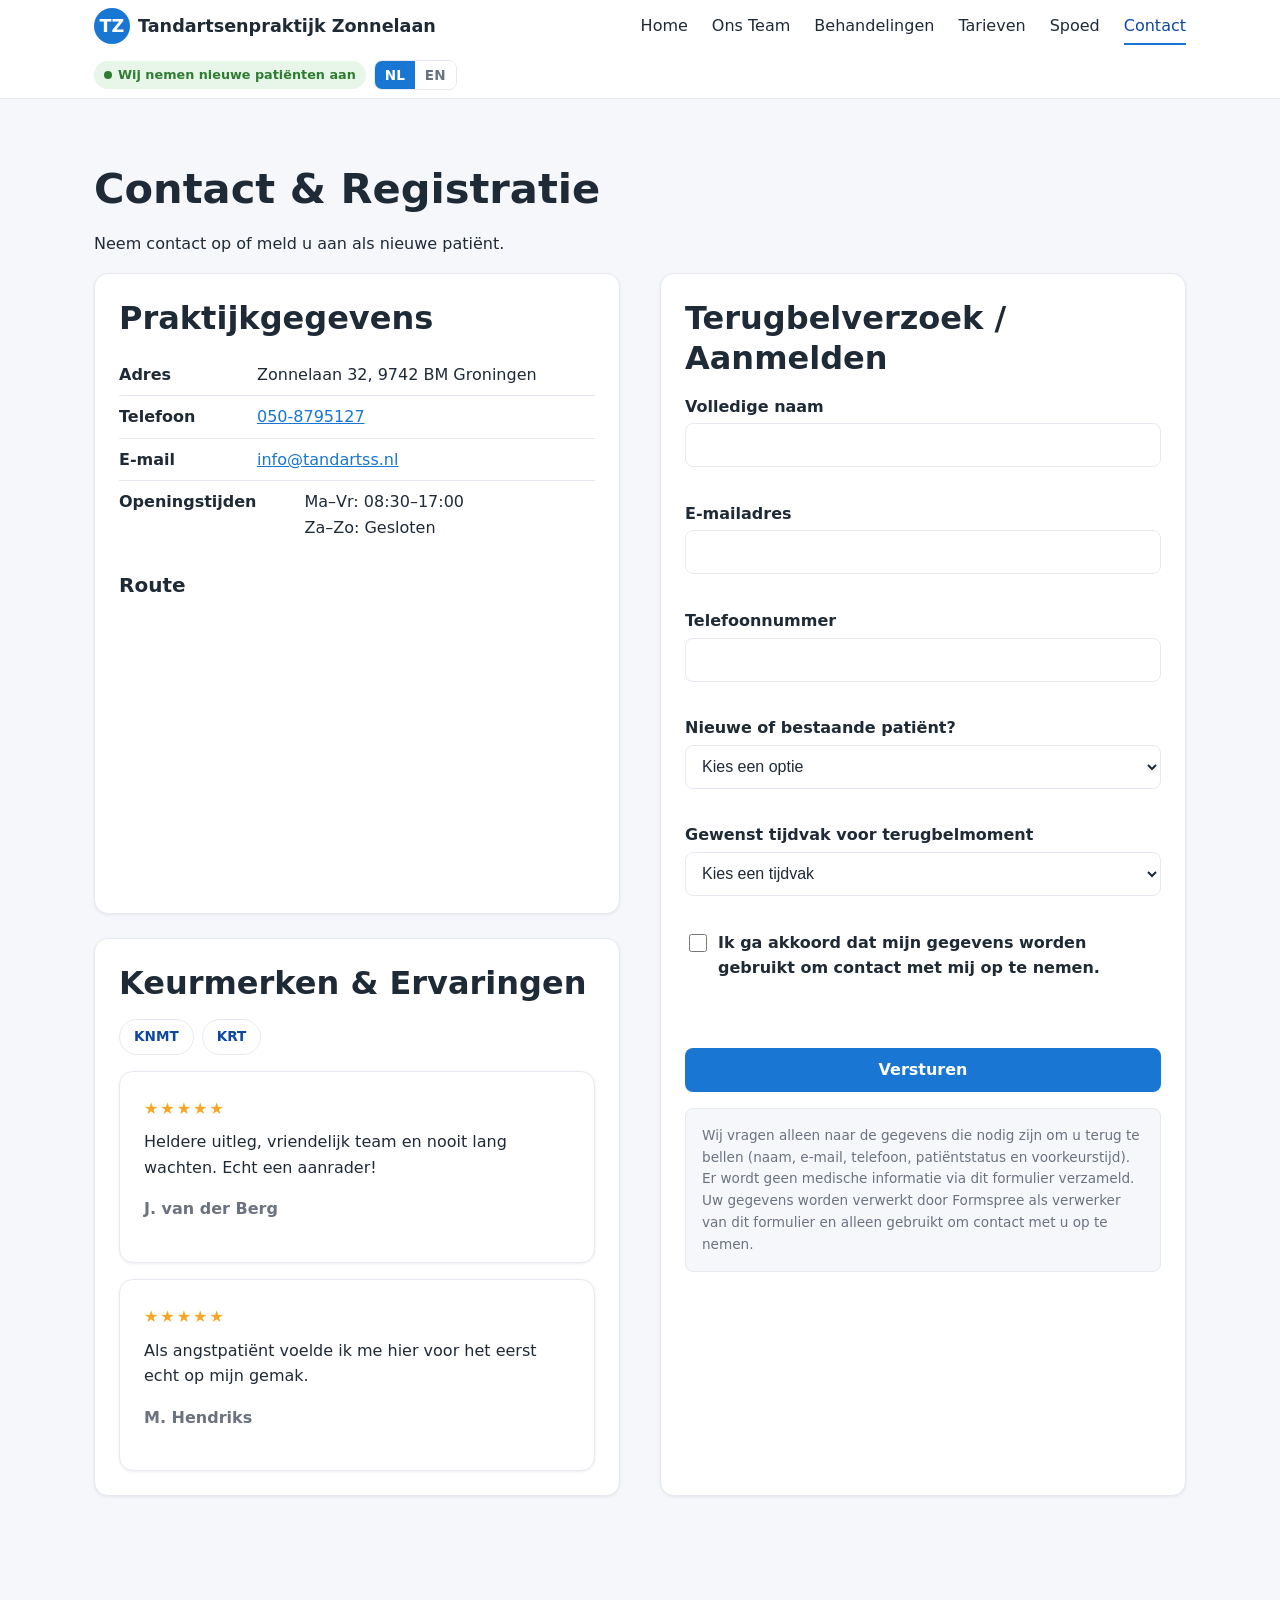
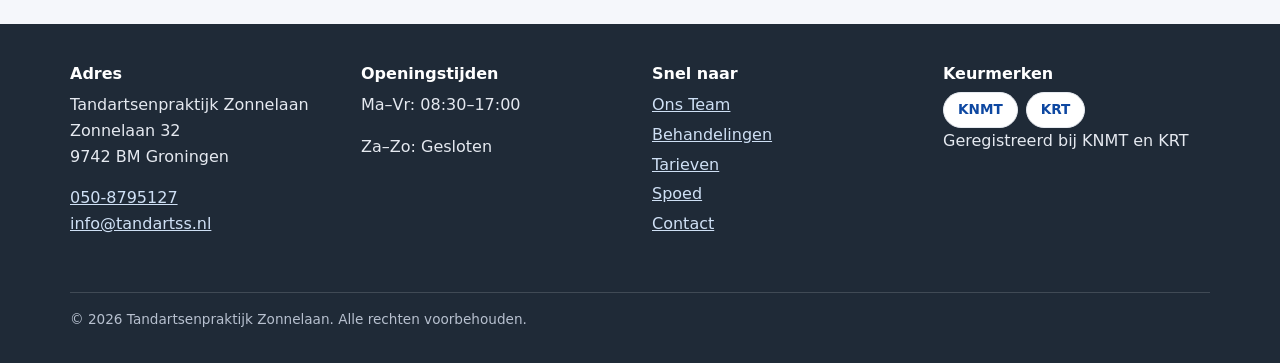
==== contact.html @ a62e7345 "initial commit" ====
<!DOCTYPE html>
<html lang="nl">
<head>
<meta charset="UTF-8">
<meta name="viewport" content="width=device-width, initial-scale=1.0">
<title>Tandartsenpraktijk Zonnelaan — Contact & Registratie</title>
<meta name="description" content="Neem contact op met Tandartsenpraktijk Zonnelaan of meld u aan als nieuwe patiënt.">
<link rel="icon" href="data:image/svg+xml,%3Csvg xmlns='http://www.w3.org/2000/svg' viewBox='0 0 100 100'%3E%3Ccircle cx='50' cy='50' r='50' fill='%231976d2'/%3E%3Ctext x='50' y='68' font-size='55' text-anchor='middle' fill='white' font-family='Arial'%3EZ%3C/text%3E%3C/svg%3E">
<script>
(function () {
  var lang = localStorage.getItem("zonnelaan-lang") || "nl";
  document.documentElement.setAttribute("lang", lang);
  if (lang === "en") document.documentElement.classList.add("lang-en-pending");
})();
</script>
<link rel="stylesheet" href="css/tokens.css">
<link rel="stylesheet" href="css/layout.css">
<link rel="stylesheet" href="css/components.css">
<link rel="stylesheet" href="css/pages.css">
</head>
<body>

<header class="site-header">
  <div class="container header-inner">
    <a class="brand" href="index.html">
      <span class="brand-mark" aria-hidden="true">TZ</span>
      <span>Tandartsenpraktijk Zonnelaan</span>
    </a>

    <nav aria-label="Hoofdnavigatie">
      <ul class="nav-list">
        <li><a class="nav-link" data-i18n="nav.home" href="index.html">Home</a></li>
        <li><a class="nav-link" data-i18n="nav.team" href="team.html">Ons Team</a></li>
        <li><a class="nav-link" data-i18n="nav.treatments" href="treatments.html">Behandelingen</a></li>
        <li><a class="nav-link" data-i18n="nav.rates" href="rates.html">Tarieven</a></li>
        <li><a class="nav-link" data-i18n="nav.emergency" href="emergency.html">Spoed</a></li>
        <li><a class="nav-link active" aria-current="page" data-i18n="nav.contact" href="contact.html">Contact</a></li>
      </ul>
    </nav>

    <div class="header-actions">
      <span class="status-badge badge-accepting" data-i18n="badge.accepting">Wij nemen nieuwe patiënten aan</span>
      <div class="lang-toggle" role="group" aria-label="Taal / Language">
        <button type="button" class="lang-btn" data-lang-btn="nl" aria-pressed="true">NL</button>
        <button type="button" class="lang-btn" data-lang-btn="en" aria-pressed="false">EN</button>
      </div>
      <button type="button" class="hamburger-btn" aria-expanded="false" aria-controls="mobile-nav-panel"
        data-i18n-attr="aria-label:nav.menuToggle" aria-label="Menu openen of sluiten">
        <span class="bar"></span>
      </button>
    </div>
  </div>

  <nav id="mobile-nav-panel" class="mobile-nav-panel container" hidden aria-label="Mobiele navigatie">
    <ul>
      <li><a class="nav-link" data-i18n="nav.home" href="index.html">Home</a></li>
      <li><a class="nav-link" data-i18n="nav.team" href="team.html">Ons Team</a></li>
      <li><a class="nav-link" data-i18n="nav.treatments" href="treatments.html">Behandelingen</a></li>
      <li><a class="nav-link" data-i18n="nav.rates" href="rates.html">Tarieven</a></li>
      <li><a class="nav-link" data-i18n="nav.emergency" href="emergency.html">Spoed</a></li>
      <li><a class="nav-link active" aria-current="page" data-i18n="nav.contact" href="contact.html">Contact</a></li>
    </ul>
  </nav>
</header>

<main id="main">
  <section class="section">
    <div class="container">
      <h1 data-i18n="contact.hero.title">Contact & Registratie</h1>
      <p data-i18n="contact.hero.subtitle">Neem contact op of meld u aan als nieuwe patiënt.</p>

      <div class="contact-grid">
        <div>
          <div class="card">
            <h2 data-i18n="contact.card.title">Praktijkgegevens</h2>
            <dl class="contact-card-list">
              <li>
                <dt data-i18n="contact.card.addressLabel">Adres</dt>
                <dd>Zonnelaan 32, 9742 BM Groningen</dd>
              </li>
              <li>
                <dt data-i18n="contact.card.phoneLabel">Telefoon</dt>
                <dd><a href="tel:0508795127">050-8795127</a></dd>
              </li>
              <li>
                <dt data-i18n="contact.card.emailLabel">E-mail</dt>
                <dd><a href="mailto:info@tandartss.nl">info@tandartss.nl</a></dd>
              </li>
              <li>
                <dt data-i18n="contact.card.hoursLabel">Openingstijden</dt>
                <dd>
                  <span data-i18n="footer.hours.weekdays">Ma–Vr: 08:30–17:00</span><br>
                  <span data-i18n="footer.hours.weekend">Za–Zo: Gesloten</span>
                </dd>
              </li>
            </dl>

            <h3 data-i18n="contact.map.title">Route</h3>
            <iframe class="map-embed"
              src="https://www.google.com/maps?q=Zonnelaan+32,+9742+BM+Groningen&output=embed"
              loading="lazy"
              referrerpolicy="no-referrer-when-downgrade"
              title="Kaart naar Zonnelaan 32, Groningen"
              data-i18n-attr="title:contact.map.title"></iframe>
          </div>

          <div class="card" style="margin-top: var(--space-4);">
            <h2 data-i18n="contact.trust.title">Keurmerken & Ervaringen</h2>
            <div class="trust-badges" style="margin-bottom: var(--space-3);">
              <span class="trust-badge-chip">KNMT</span>
              <span class="trust-badge-chip">KRT</span>
            </div>
            <!-- PLACEHOLDER TESTIMONIALS: fictional, replace with real reviews before launch -->
            <div class="testimonial-card" style="margin-bottom: var(--space-3);">
              <div class="testimonial-stars" aria-label="5 van de 5 sterren">★★★★★</div>
              <p data-i18n="home.testimonial1.text">Heldere uitleg, vriendelijk team en nooit lang wachten. Echt een aanrader!</p>
              <p class="testimonial-author" data-i18n="home.testimonial1.author">J. van der Berg</p>
            </div>
            <div class="testimonial-card">
              <div class="testimonial-stars" aria-label="5 van de 5 sterren">★★★★★</div>
              <p data-i18n="home.testimonial2.text">Als angstpatiënt voelde ik me hier voor het eerst echt op mijn gemak.</p>
              <p class="testimonial-author" data-i18n="home.testimonial2.author">M. Hendriks</p>
            </div>
          </div>
        </div>

        <div class="card">
          <h2 data-i18n="contact.form.title">Terugbelverzoek / Aanmelden</h2>

          <div id="form-success" class="form-success" hidden>
            <p data-i18n="contact.form.successMessage">Bedankt! Uw bericht is verzonden — wij nemen zo spoedig mogelijk contact met u op.</p>
          </div>

          <!-- GDPR guardrail: this form must only ever collect the fields below
               (name, email, phone, patient status, callback window, consent).
               Do not add medical history, BSN, or any other sensitive field. -->
          <form id="callback-form" action="https://formspree.io/f/YOUR_FORM_ID" method="POST" novalidate>
            <div class="form-group">
              <label class="form-label" for="field-name" data-i18n="contact.form.nameLabel">Volledige naam</label>
              <input class="form-input" type="text" id="field-name" name="name" required aria-describedby="field-name-error">
              <p class="form-error" id="field-name-error"></p>
            </div>

            <div class="form-group">
              <label class="form-label" for="field-email" data-i18n="contact.form.emailLabel">E-mailadres</label>
              <input class="form-input" type="email" id="field-email" name="email" required aria-describedby="field-email-error">
              <p class="form-error" id="field-email-error"></p>
            </div>

            <div class="form-group">
              <label class="form-label" for="field-phone" data-i18n="contact.form.phoneLabel">Telefoonnummer</label>
              <input class="form-input" type="tel" id="field-phone" name="phone" required aria-describedby="field-phone-error">
              <p class="form-error" id="field-phone-error"></p>
            </div>

            <div class="form-group">
              <label class="form-label" for="field-patient-status" data-i18n="contact.form.patientStatusLabel">Nieuwe of bestaande patiënt?</label>
              <select class="form-select" id="field-patient-status" name="patient_status" required aria-describedby="field-patient-status-error">
                <option value="" data-i18n="contact.form.patientStatusPlaceholder">Kies een optie</option>
                <option value="new" data-i18n="contact.form.patientStatusNew">Nieuwe patiënt</option>
                <option value="existing" data-i18n="contact.form.patientStatusExisting">Bestaande patiënt</option>
              </select>
              <p class="form-error" id="field-patient-status-error"></p>
            </div>

            <div class="form-group">
              <label class="form-label" for="field-callback-window" data-i18n="contact.form.callbackWindowLabel">Gewenst tijdvak voor terugbelmoment</label>
              <select class="form-select" id="field-callback-window" name="callback_window" required aria-describedby="field-callback-window-error">
                <option value="" data-i18n="contact.form.callbackPlaceholder">Kies een tijdvak</option>
                <option value="morning" data-i18n="contact.form.callbackMorning">Ochtend (08:30–12:00)</option>
                <option value="afternoon" data-i18n="contact.form.callbackAfternoon">Middag (12:00–17:00)</option>
              </select>
              <p class="form-error" id="field-callback-window-error"></p>
            </div>

            <div class="form-group">
              <div class="form-checkbox-row">
                <input type="checkbox" id="field-consent" name="consent" required aria-describedby="field-consent-error">
                <label class="form-label" for="field-consent" data-i18n="contact.form.consent">Ik ga akkoord dat mijn gegevens worden gebruikt om contact met mij op te nemen.</label>
              </div>
              <p class="form-error" id="field-consent-error"></p>
            </div>

            <p class="form-error" id="form-generic-error" role="alert"></p>

            <button class="btn btn-primary btn-block" type="submit" data-i18n="contact.form.submit">Versturen</button>

            <p class="gdpr-note" data-i18n="contact.form.gdprNote">Wij vragen alleen naar de gegevens die nodig zijn om u terug te bellen (naam, e-mail, telefoon, patiëntstatus en voorkeurstijd). Er wordt geen medische informatie via dit formulier verzameld. Uw gegevens worden verwerkt door Formspree als verwerker van dit formulier en alleen gebruikt om contact met u op te nemen.</p>
          </form>
        </div>
      </div>
    </div>
  </section>
</main>

<div class="mobile-cta-bar">
  <a class="cta-call" href="tel:0508795127" data-i18n="common.callNow">Bel nu</a>
  <a class="cta-emergency" href="emergency.html" data-i18n="common.emergency">Spoed</a>
</div>

<footer class="site-footer">
  <div class="container footer-grid">
    <div>
      <h3 data-i18n="footer.addressTitle">Adres</h3>
      <p>Tandartsenpraktijk Zonnelaan<br>Zonnelaan 32<br>9742 BM Groningen</p>
      <p><a href="tel:0508795127">050-8795127</a><br><a href="mailto:info@tandartss.nl">info@tandartss.nl</a></p>
    </div>
    <div>
      <h3 data-i18n="footer.hoursTitle">Openingstijden</h3>
      <p data-i18n="footer.hours.weekdays">Ma–Vr: 08:30–17:00</p>
      <p data-i18n="footer.hours.weekend">Za–Zo: Gesloten</p>
    </div>
    <div>
      <h3 data-i18n="footer.linksTitle">Snel naar</h3>
      <ul>
        <li><a data-i18n="nav.team" href="team.html">Ons Team</a></li>
        <li><a data-i18n="nav.treatments" href="treatments.html">Behandelingen</a></li>
        <li><a data-i18n="nav.rates" href="rates.html">Tarieven</a></li>
        <li><a data-i18n="nav.emergency" href="emergency.html">Spoed</a></li>
        <li><a data-i18n="nav.contact" href="contact.html">Contact</a></li>
      </ul>
    </div>
    <div>
      <h3 data-i18n="footer.trustTitle">Keurmerken</h3>
      <div class="trust-badges">
        <span class="trust-badge-chip">KNMT</span>
        <span class="trust-badge-chip">KRT</span>
      </div>
      <p data-i18n="footer.trust.text">Geregistreerd bij KNMT en KRT</p>
    </div>
  </div>
  <div class="container footer-bottom">
    <p data-i18n="footer.bottom">© 2026 Tandartsenpraktijk Zonnelaan. Alle rechten voorbehouden.</p>
  </div>
</footer>

<script src="js/i18n.js" defer></script>
<script src="js/status-badge.js" defer></script>
<script src="js/nav.js" defer></script>
<script src="js/accordion.js" defer></script>
<script src="js/form.js" defer></script>
</body>
</html>
---- css/tokens.css ----
/* ===== Design tokens ===== */
:root {
  /* Locked brand palette */
  --primary: #1976d2;
  --primary-dark: #0d47a1;
  --bg: #f5f7fb;
  --card: #ffffff;
  --text: #1f2a37;
  --muted: #6b7280;
  --border: #e6eaf0;

  /* Supporting tokens */
  --success: #2e7d32;
  --success-bg: #e8f5e9;
  --danger: #c62828;
  --danger-bg: #fdecea;
  --focus-ring: #90caf9;

  --radius: 8px;
  --radius-lg: 14px;
  --shadow-sm: 0 1px 3px rgba(31, 42, 55, 0.08);
  --shadow-md: 0 4px 16px rgba(31, 42, 55, 0.12);

  --space-1: 4px;
  --space-2: 8px;
  --space-3: 16px;
  --space-4: 24px;
  --space-5: 40px;
  --space-6: 64px;

  --font-family: system-ui, -apple-system, "Segoe UI", Roboto, Helvetica, Arial, sans-serif;
  --container-max: 1140px;
  --header-height: 72px;
  --mobile-cta-height: 60px;
}

/* Breakpoints used across CSS (documented, not usable as CSS vars in media queries):
   600px  - small tablets
   900px  - desktop nav takes over from hamburger
   1140px - container caps at --container-max
*/

/* ===== Reset ===== */
*, *::before, *::after { box-sizing: border-box; }
html, body { margin: 0; padding: 0; }
html { -webkit-text-size-adjust: 100%; scroll-behavior: smooth; }

body {
  font-family: var(--font-family);
  font-size: 16px;
  line-height: 1.6;
  color: var(--text);
  background: var(--bg);
}

img { max-width: 100%; display: block; }
a { color: var(--primary); }
a:hover { color: var(--primary-dark); }

h1, h2, h3, h4 { line-height: 1.25; margin: 0 0 var(--space-3); }
h1 { font-size: clamp(1.9rem, 4vw, 2.6rem); }
h2 { font-size: clamp(1.5rem, 3vw, 2rem); }
h3 { font-size: 1.25rem; }
p { margin: 0 0 var(--space-3); }

ul, ol { margin: 0 0 var(--space-3); padding-left: 1.25em; }

button { font-family: inherit; }

/* Visible, accessible focus state everywhere */
a:focus-visible,
button:focus-visible,
input:focus-visible,
select:focus-visible,
textarea:focus-visible,
[tabindex]:focus-visible {
  outline: 3px solid var(--focus-ring);
  outline-offset: 2px;
}

.sr-only {
  position: absolute;
  width: 1px; height: 1px;
  padding: 0; margin: -1px;
  overflow: hidden;
  clip: rect(0, 0, 0, 0);
  white-space: nowrap;
  border: 0;
}

/* Anti-FOUC helper: only applied to <html> for returning EN-preference users
   until i18n.js finishes applying translations. */
html.lang-en-pending body { visibility: hidden; }
---- css/layout.css ----
/* ===== Containers ===== */
.container {
  width: 100%;
  max-width: var(--container-max);
  margin: 0 auto;
  padding: 0 var(--space-4);
}

.section {
  padding: var(--space-6) 0;
}
.section--tight { padding: var(--space-5) 0; }
.section--alt { background: var(--card); }

/* ===== Header ===== */
.site-header {
  position: sticky;
  top: 0;
  z-index: 50;
  background: var(--card);
  border-bottom: 1px solid var(--border);
}

.header-inner {
  display: flex;
  align-items: center;
  gap: var(--space-3);
  min-height: var(--header-height);
  flex-wrap: wrap;
  padding-top: var(--space-2);
  padding-bottom: var(--space-2);
}

.brand {
  display: flex;
  align-items: center;
  gap: var(--space-2);
  text-decoration: none;
  color: var(--text);
  font-weight: 700;
  font-size: 1.1rem;
  margin-right: auto;
}
.brand:hover { color: var(--primary-dark); }
.brand-mark {
  width: 36px; height: 36px;
  border-radius: 50%;
  background: var(--primary);
  color: #fff;
  display: flex; align-items: center; justify-content: center;
  font-weight: 700;
  flex-shrink: 0;
}

/* Desktop nav (hidden on mobile) */
.nav-list {
  display: none;
  list-style: none;
  margin: 0;
  padding: 0;
  gap: var(--space-4);
}
.nav-link {
  text-decoration: none;
  color: var(--text);
  font-weight: 500;
  padding: var(--space-2) 0;
  border-bottom: 2px solid transparent;
}
.nav-link:hover { color: var(--primary); }
.nav-link.active {
  color: var(--primary-dark);
  border-bottom-color: var(--primary);
}

.header-actions {
  display: flex;
  align-items: center;
  gap: var(--space-2);
}

.lang-toggle {
  display: flex;
  border: 1px solid var(--border);
  border-radius: var(--radius);
  overflow: hidden;
}
.lang-btn {
  background: var(--card);
  border: 0;
  padding: 6px 10px;
  font-weight: 700;
  font-size: 0.85rem;
  color: var(--muted);
  cursor: pointer;
}
.lang-btn[aria-pressed="true"] {
  background: var(--primary);
  color: #fff;
}

.hamburger-btn {
  background: none;
  border: 1px solid var(--border);
  border-radius: var(--radius);
  width: 44px; height: 44px;
  display: flex; align-items: center; justify-content: center;
  cursor: pointer;
}
.hamburger-btn .bar {
  display: block;
  width: 20px; height: 2px;
  background: var(--text);
  position: relative;
}
.hamburger-btn .bar::before,
.hamburger-btn .bar::after {
  content: "";
  position: absolute;
  left: 0; width: 20px; height: 2px;
  background: var(--text);
}
.hamburger-btn .bar::before { top: -6px; }
.hamburger-btn .bar::after { top: 6px; }

.mobile-nav-panel {
  width: 100%;
  border-top: 1px solid var(--border);
  padding: var(--space-3) 0;
}
.mobile-nav-panel[hidden] { display: none; }
.mobile-nav-panel ul {
  list-style: none;
  margin: 0; padding: 0;
  display: flex;
  flex-direction: column;
  gap: var(--space-1);
}
.mobile-nav-panel .nav-link {
  display: block;
  padding: var(--space-2) var(--space-1);
}

@media (min-width: 900px) {
  .nav-list { display: flex; }
  .hamburger-btn { display: none; }
  .mobile-nav-panel { display: none !important; }
}

/* ===== Sticky mobile CTA bar ===== */
.mobile-cta-bar {
  position: fixed;
  left: 0; right: 0; bottom: 0;
  z-index: 60;
  display: flex;
  height: var(--mobile-cta-height);
  box-shadow: 0 -2px 10px rgba(0,0,0,0.08);
}
.mobile-cta-bar a {
  flex: 1;
  display: flex; align-items: center; justify-content: center;
  gap: var(--space-1);
  text-decoration: none;
  font-weight: 700;
  color: #fff;
}
.mobile-cta-bar .cta-call { background: var(--primary); }
.mobile-cta-bar .cta-emergency { background: var(--danger); }

body { padding-bottom: var(--mobile-cta-height); }

@media (min-width: 900px) {
  .mobile-cta-bar { display: none; }
  body { padding-bottom: 0; }
}

/* ===== Footer ===== */
.site-footer {
  background: var(--text);
  color: #e5e9f0;
  margin-top: var(--space-6);
}
.footer-grid {
  display: grid;
  grid-template-columns: 1fr;
  gap: var(--space-4);
  padding: var(--space-5) 0;
}
.footer-grid h3 {
  color: #fff;
  font-size: 1rem;
  margin-bottom: var(--space-2);
}
.footer-grid a { color: #cfe0f5; }
.footer-grid ul { list-style: none; padding: 0; margin: 0; }
.footer-grid li { margin-bottom: var(--space-1); }
.footer-bottom {
  border-top: 1px solid rgba(255,255,255,0.15);
  padding: var(--space-3) 0;
  font-size: 0.85rem;
  color: #b7c0cf;
}

@media (min-width: 600px) {
  .footer-grid { grid-template-columns: repeat(2, 1fr); }
}
@media (min-width: 900px) {
  .footer-grid { grid-template-columns: repeat(4, 1fr); }
}
---- css/components.css ----
/* ===== Buttons ===== */
.btn {
  display: inline-flex;
  align-items: center;
  justify-content: center;
  gap: var(--space-2);
  min-height: 44px;
  padding: 10px 20px;
  border-radius: var(--radius);
  font-weight: 700;
  text-decoration: none;
  border: 2px solid transparent;
  cursor: pointer;
  font-size: 1rem;
}
.btn-primary { background: var(--primary); color: #fff; }
.btn-primary:hover { background: var(--primary-dark); color: #fff; }
.btn-secondary { background: transparent; border-color: var(--primary); color: var(--primary); }
.btn-secondary:hover { background: var(--primary); color: #fff; }
.btn-emergency { background: var(--danger); color: #fff; }
.btn-emergency:hover { background: #a31f1f; color: #fff; }
.btn-block { width: 100%; }

/* ===== Status badge ===== */
.status-badge {
  display: inline-flex;
  align-items: center;
  gap: 6px;
  padding: 4px 10px;
  border-radius: 999px;
  font-size: 0.8rem;
  font-weight: 600;
  white-space: nowrap;
}
.status-badge::before {
  content: "";
  width: 8px; height: 8px;
  border-radius: 50%;
  background: currentColor;
}
.badge-accepting { background: var(--success-bg); color: var(--success); }
.badge-not-accepting { background: var(--border); color: var(--muted); }

/* ===== Cards & grids ===== */
.card {
  background: var(--card);
  border: 1px solid var(--border);
  border-radius: var(--radius-lg);
  box-shadow: var(--shadow-sm);
  padding: var(--space-4);
}
.card-grid {
  display: grid;
  gap: var(--space-4);
  grid-template-columns: 1fr;
}
@media (min-width: 600px) {
  .card-grid { grid-template-columns: repeat(2, 1fr); }
}
@media (min-width: 900px) {
  .card-grid--4 { grid-template-columns: repeat(4, 1fr); }
  .card-grid--3 { grid-template-columns: repeat(3, 1fr); }
}

/* ===== Placeholder ribbon (staff, testimonials, emergency after-hours) ===== */
.placeholder-ribbon {
  display: inline-block;
  background: #fff3cd;
  color: #7a5b00;
  border: 1px dashed #d8ae2f;
  border-radius: var(--radius);
  font-size: 0.75rem;
  font-weight: 700;
  padding: 3px 8px;
  margin-bottom: var(--space-2);
}

/* ===== Avatar (CSS-only initials placeholder) ===== */
.avatar {
  width: 96px; height: 96px;
  border-radius: 50%;
  display: flex; align-items: center; justify-content: center;
  font-size: 1.6rem;
  font-weight: 700;
  color: #fff;
  margin: 0 auto var(--space-3);
}

/* ===== Accordion ===== */
.accordion-item {
  border: 1px solid var(--border);
  border-radius: var(--radius-lg);
  background: var(--card);
  margin-bottom: var(--space-3);
  overflow: hidden;
}
.accordion-header {
  width: 100%;
  display: flex;
  align-items: center;
  justify-content: space-between;
  gap: var(--space-3);
  background: none;
  border: 0;
  text-align: left;
  padding: var(--space-3) var(--space-4);
  font-size: 1.1rem;
  font-weight: 700;
  color: var(--text);
  cursor: pointer;
}
.accordion-header .chevron {
  flex-shrink: 0;
  width: 12px; height: 12px;
  border-right: 2px solid var(--primary);
  border-bottom: 2px solid var(--primary);
  transform: rotate(45deg);
  transition: transform 0.15s ease;
}
.accordion-header[aria-expanded="true"] .chevron {
  transform: rotate(-135deg);
}
.accordion-panel {
  padding: 0 var(--space-4) var(--space-4);
}
.accordion-panel[hidden] { display: none; }

/* ===== Forms ===== */
.form-group { margin-bottom: var(--space-3); }
.form-label {
  display: block;
  font-weight: 600;
  margin-bottom: var(--space-1);
}
.form-input, .form-select {
  width: 100%;
  min-height: 44px;
  padding: 10px 12px;
  border: 1px solid var(--border);
  border-radius: var(--radius);
  background: #fff;
  color: var(--text);
  font-size: 1rem;
}
.form-input:focus, .form-select:focus { border-color: var(--primary); }
.form-input[aria-invalid="true"], .form-select[aria-invalid="true"] {
  border-color: var(--danger);
}
.form-error {
  color: var(--danger);
  font-size: 0.85rem;
  margin-top: 4px;
  min-height: 1em;
}
.form-checkbox-row {
  display: flex;
  align-items: flex-start;
  gap: var(--space-2);
}
.form-checkbox-row input { margin-top: 4px; width: 18px; height: 18px; flex-shrink: 0; }
.form-success {
  background: var(--success-bg);
  color: var(--success);
  border: 1px solid var(--success);
  border-radius: var(--radius);
  padding: var(--space-3);
  margin-bottom: var(--space-3);
}
.form-success[hidden] { display: none; }
.gdpr-note {
  font-size: 0.85rem;
  color: var(--muted);
  background: var(--bg);
  border: 1px solid var(--border);
  border-radius: var(--radius);
  padding: var(--space-3);
  margin-top: var(--space-3);
}

/* ===== Testimonials ===== */
.testimonial-card {
  background: var(--card);
  border: 1px solid var(--border);
  border-radius: var(--radius-lg);
  padding: var(--space-4);
  box-shadow: var(--shadow-sm);
}
.testimonial-stars { color: #f5a623; letter-spacing: 2px; margin-bottom: var(--space-2); }
.testimonial-author { font-weight: 700; margin-top: var(--space-2); color: var(--muted); }

/* ===== Trust badges ===== */
.trust-badges { display: flex; flex-wrap: wrap; gap: var(--space-2); }
.trust-badge-chip {
  display: inline-flex;
  align-items: center;
  gap: 6px;
  border: 1px solid var(--border);
  background: var(--card);
  border-radius: 999px;
  padding: 6px 14px;
  font-weight: 700;
  font-size: 0.85rem;
  color: var(--primary-dark);
}

/* ===== Map ===== */
.map-embed {
  width: 100%;
  aspect-ratio: 16 / 9;
  border: 0;
  border-radius: var(--radius-lg);
  overflow: hidden;
}

/* ===== Highlight / emergency boxes ===== */
.callout {
  border-radius: var(--radius-lg);
  padding: var(--space-4);
  border: 1px solid var(--border);
}
.callout--danger {
  background: var(--danger-bg);
  border-color: var(--danger);
}
.callout--warning {
  background: #fff3cd;
  border: 1px dashed #d8ae2f;
  color: #7a5b00;
}
---- css/pages.css ----
/* ===== Home ===== */
.hero {
  background: linear-gradient(180deg, var(--bg), var(--card));
  padding: var(--space-6) 0;
}
.hero-inner {
  display: grid;
  gap: var(--space-4);
  align-items: center;
}
.hero-actions {
  display: flex;
  flex-wrap: wrap;
  gap: var(--space-3);
  margin-top: var(--space-3);
}
.hero-art {
  width: 100%;
  aspect-ratio: 4 / 3;
  border-radius: var(--radius-lg);
  background: linear-gradient(135deg, var(--primary), var(--primary-dark));
}
@media (min-width: 900px) {
  .hero-inner { grid-template-columns: 1.1fr 0.9fr; }
}

.highlight-card {
  display: flex;
  flex-direction: column;
  height: 100%;
}
.highlight-card h3 { margin-bottom: var(--space-2); }
.highlight-card p { flex-grow: 1; }

/* ===== Team ===== */
.avatar-1 { background: var(--primary); }
.avatar-2 { background: #2e7d32; }
.avatar-3 { background: #7b1fa2; }
.avatar-4 { background: #ef6c00; }

.staff-card { text-align: center; }
.staff-card dl {
  text-align: left;
  margin: var(--space-3) 0 0;
}
.staff-card dt {
  font-weight: 700;
  font-size: 0.8rem;
  text-transform: uppercase;
  letter-spacing: 0.03em;
  color: var(--muted);
  margin-top: var(--space-2);
}
.staff-card dd { margin: 2px 0 0; }
.staff-card .staff-role { color: var(--muted); margin-bottom: var(--space-2); }

/* ===== Treatments ===== */
.treatments-intro { max-width: 70ch; }

/* ===== Rates ===== */
.rates-section h2 { margin-top: 0; }
.rates-note {
  border-left: 4px solid var(--primary);
  padding-left: var(--space-3);
  color: var(--muted);
}

/* ===== Emergency ===== */
.emergency-grid {
  display: grid;
  gap: var(--space-4);
}
@media (min-width: 900px) {
  .emergency-grid { grid-template-columns: 1fr 1fr; }
}
.emergency-grid h3 { margin-top: 0; }
.symptom-list li { margin-bottom: var(--space-2); }

/* ===== Contact ===== */
.contact-grid {
  display: grid;
  gap: var(--space-5);
}
@media (min-width: 900px) {
  .contact-grid { grid-template-columns: 1fr 1fr; }
}
.contact-card-list { list-style: none; padding: 0; margin: 0 0 var(--space-4); }
.contact-card-list li {
  display: flex;
  gap: var(--space-2);
  padding: var(--space-2) 0;
  border-bottom: 1px solid var(--border);
}
.contact-card-list li:last-child { border-bottom: 0; }
.contact-card-list dt { font-weight: 700; min-width: 90px; flex-shrink: 0; }
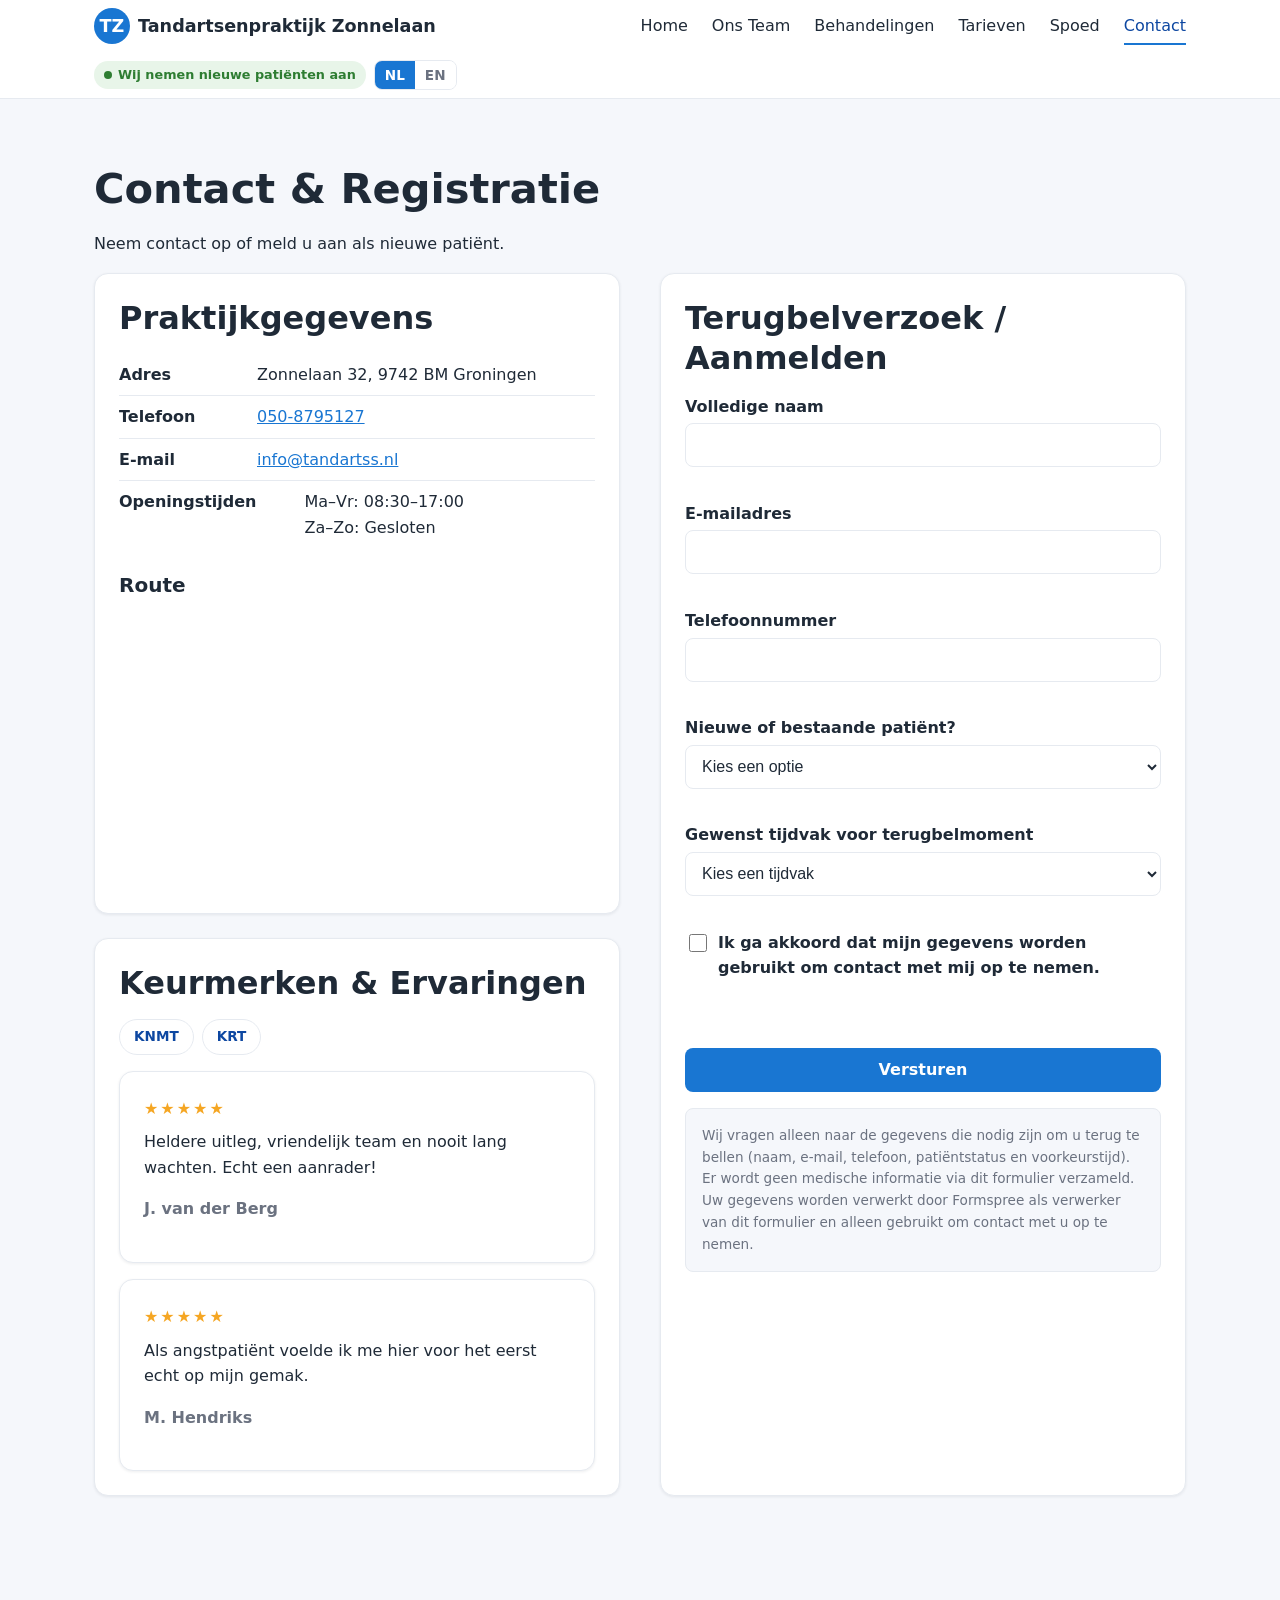
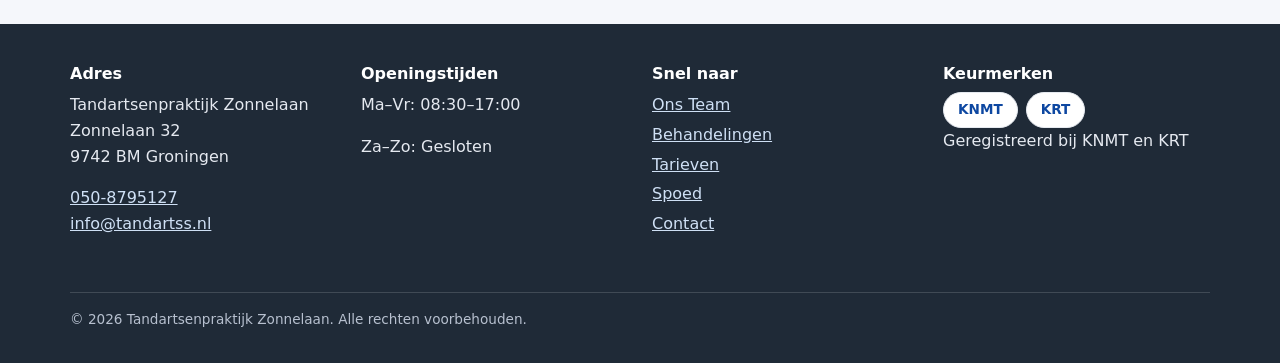
==== commit e90a40ff: "refactor: add real Formspree IDs for form submissions" ====
--- a/contact.html
+++ b/contact.html
@@ -1,243 +1,542 @@
-<!DOCTYPE html>
+<!doctype html>
 <html lang="nl">
-<head>
-<meta charset="UTF-8">
-<meta name="viewport" content="width=device-width, initial-scale=1.0">
-<title>Tandartsenpraktijk Zonnelaan — Contact & Registratie</title>
-<meta name="description" content="Neem contact op met Tandartsenpraktijk Zonnelaan of meld u aan als nieuwe patiënt.">
-<link rel="icon" href="data:image/svg+xml,%3Csvg xmlns='http://www.w3.org/2000/svg' viewBox='0 0 100 100'%3E%3Ccircle cx='50' cy='50' r='50' fill='%231976d2'/%3E%3Ctext x='50' y='68' font-size='55' text-anchor='middle' fill='white' font-family='Arial'%3EZ%3C/text%3E%3C/svg%3E">
-<script>
-(function () {
-  var lang = localStorage.getItem("zonnelaan-lang") || "nl";
-  document.documentElement.setAttribute("lang", lang);
-  if (lang === "en") document.documentElement.classList.add("lang-en-pending");
-})();
-</script>
-<link rel="stylesheet" href="css/tokens.css">
-<link rel="stylesheet" href="css/layout.css">
-<link rel="stylesheet" href="css/components.css">
-<link rel="stylesheet" href="css/pages.css">
-</head>
-<body>
-
-<header class="site-header">
-  <div class="container header-inner">
-    <a class="brand" href="index.html">
-      <span class="brand-mark" aria-hidden="true">TZ</span>
-      <span>Tandartsenpraktijk Zonnelaan</span>
-    </a>
-
-    <nav aria-label="Hoofdnavigatie">
-      <ul class="nav-list">
-        <li><a class="nav-link" data-i18n="nav.home" href="index.html">Home</a></li>
-        <li><a class="nav-link" data-i18n="nav.team" href="team.html">Ons Team</a></li>
-        <li><a class="nav-link" data-i18n="nav.treatments" href="treatments.html">Behandelingen</a></li>
-        <li><a class="nav-link" data-i18n="nav.rates" href="rates.html">Tarieven</a></li>
-        <li><a class="nav-link" data-i18n="nav.emergency" href="emergency.html">Spoed</a></li>
-        <li><a class="nav-link active" aria-current="page" data-i18n="nav.contact" href="contact.html">Contact</a></li>
-      </ul>
-    </nav>
-
-    <div class="header-actions">
-      <span class="status-badge badge-accepting" data-i18n="badge.accepting">Wij nemen nieuwe patiënten aan</span>
-      <div class="lang-toggle" role="group" aria-label="Taal / Language">
-        <button type="button" class="lang-btn" data-lang-btn="nl" aria-pressed="true">NL</button>
-        <button type="button" class="lang-btn" data-lang-btn="en" aria-pressed="false">EN</button>
+  <head>
+    <meta charset="UTF-8" />
+    <meta name="viewport" content="width=device-width, initial-scale=1.0" />
+    <title>Tandartsenpraktijk Zonnelaan — Contact & Registratie</title>
+    <meta
+      name="description"
+      content="Neem contact op met Tandartsenpraktijk Zonnelaan of meld u aan als nieuwe patiënt."
+    />
+    <link
+      rel="icon"
+      href="data:image/svg+xml,%3Csvg xmlns='http://www.w3.org/2000/svg' viewBox='0 0 100 100'%3E%3Ccircle cx='50' cy='50' r='50' fill='%231976d2'/%3E%3Ctext x='50' y='68' font-size='55' text-anchor='middle' fill='white' font-family='Arial'%3EZ%3C/text%3E%3C/svg%3E"
+    />
+    <script>
+      (function () {
+        var lang = localStorage.getItem("zonnelaan-lang") || "nl";
+        document.documentElement.setAttribute("lang", lang);
+        if (lang === "en")
+          document.documentElement.classList.add("lang-en-pending");
+      })();
+    </script>
+    <link rel="stylesheet" href="css/tokens.css" />
+    <link rel="stylesheet" href="css/layout.css" />
+    <link rel="stylesheet" href="css/components.css" />
+    <link rel="stylesheet" href="css/pages.css" />
+  </head>
+  <body>
+    <header class="site-header">
+      <div class="container header-inner">
+        <a class="brand" href="index.html">
+          <span class="brand-mark" aria-hidden="true">TZ</span>
+          <span>Tandartsenpraktijk Zonnelaan</span>
+        </a>
+
+        <nav aria-label="Hoofdnavigatie">
+          <ul class="nav-list">
+            <li>
+              <a class="nav-link" data-i18n="nav.home" href="index.html">
+                Home
+              </a>
+            </li>
+            <li>
+              <a class="nav-link" data-i18n="nav.team" href="team.html">
+                Ons Team
+              </a>
+            </li>
+            <li>
+              <a
+                class="nav-link"
+                data-i18n="nav.treatments"
+                href="treatments.html"
+              >
+                Behandelingen
+              </a>
+            </li>
+            <li>
+              <a class="nav-link" data-i18n="nav.rates" href="rates.html">
+                Tarieven
+              </a>
+            </li>
+            <li>
+              <a
+                class="nav-link"
+                data-i18n="nav.emergency"
+                href="emergency.html"
+              >
+                Spoed
+              </a>
+            </li>
+            <li>
+              <a
+                class="nav-link active"
+                aria-current="page"
+                data-i18n="nav.contact"
+                href="contact.html"
+              >
+                Contact
+              </a>
+            </li>
+          </ul>
+        </nav>
+
+        <div class="header-actions">
+          <span
+            class="status-badge badge-accepting"
+            data-i18n="badge.accepting"
+          >
+            Wij nemen nieuwe patiënten aan
+          </span>
+          <div class="lang-toggle" role="group" aria-label="Taal / Language">
+            <button
+              type="button"
+              class="lang-btn"
+              data-lang-btn="nl"
+              aria-pressed="true"
+            >
+              NL
+            </button>
+            <button
+              type="button"
+              class="lang-btn"
+              data-lang-btn="en"
+              aria-pressed="false"
+            >
+              EN
+            </button>
+          </div>
+          <button
+            type="button"
+            class="hamburger-btn"
+            aria-expanded="false"
+            aria-controls="mobile-nav-panel"
+            data-i18n-attr="aria-label:nav.menuToggle"
+            aria-label="Menu openen of sluiten"
+          >
+            <span class="bar"></span>
+          </button>
+        </div>
       </div>
-      <button type="button" class="hamburger-btn" aria-expanded="false" aria-controls="mobile-nav-panel"
-        data-i18n-attr="aria-label:nav.menuToggle" aria-label="Menu openen of sluiten">
-        <span class="bar"></span>
-      </button>
-    </div>
-  </div>
-
-  <nav id="mobile-nav-panel" class="mobile-nav-panel container" hidden aria-label="Mobiele navigatie">
-    <ul>
-      <li><a class="nav-link" data-i18n="nav.home" href="index.html">Home</a></li>
-      <li><a class="nav-link" data-i18n="nav.team" href="team.html">Ons Team</a></li>
-      <li><a class="nav-link" data-i18n="nav.treatments" href="treatments.html">Behandelingen</a></li>
-      <li><a class="nav-link" data-i18n="nav.rates" href="rates.html">Tarieven</a></li>
-      <li><a class="nav-link" data-i18n="nav.emergency" href="emergency.html">Spoed</a></li>
-      <li><a class="nav-link active" aria-current="page" data-i18n="nav.contact" href="contact.html">Contact</a></li>
-    </ul>
-  </nav>
-</header>
-
-<main id="main">
-  <section class="section">
-    <div class="container">
-      <h1 data-i18n="contact.hero.title">Contact & Registratie</h1>
-      <p data-i18n="contact.hero.subtitle">Neem contact op of meld u aan als nieuwe patiënt.</p>
-
-      <div class="contact-grid">
-        <div>
-          <div class="card">
-            <h2 data-i18n="contact.card.title">Praktijkgegevens</h2>
-            <dl class="contact-card-list">
-              <li>
-                <dt data-i18n="contact.card.addressLabel">Adres</dt>
-                <dd>Zonnelaan 32, 9742 BM Groningen</dd>
-              </li>
-              <li>
-                <dt data-i18n="contact.card.phoneLabel">Telefoon</dt>
-                <dd><a href="tel:0508795127">050-8795127</a></dd>
-              </li>
-              <li>
-                <dt data-i18n="contact.card.emailLabel">E-mail</dt>
-                <dd><a href="mailto:info@tandartss.nl">info@tandartss.nl</a></dd>
-              </li>
-              <li>
-                <dt data-i18n="contact.card.hoursLabel">Openingstijden</dt>
-                <dd>
-                  <span data-i18n="footer.hours.weekdays">Ma–Vr: 08:30–17:00</span><br>
-                  <span data-i18n="footer.hours.weekend">Za–Zo: Gesloten</span>
-                </dd>
-              </li>
-            </dl>
-
-            <h3 data-i18n="contact.map.title">Route</h3>
-            <iframe class="map-embed"
-              src="https://www.google.com/maps?q=Zonnelaan+32,+9742+BM+Groningen&output=embed"
-              loading="lazy"
-              referrerpolicy="no-referrer-when-downgrade"
-              title="Kaart naar Zonnelaan 32, Groningen"
-              data-i18n-attr="title:contact.map.title"></iframe>
-          </div>
-
-          <div class="card" style="margin-top: var(--space-4);">
-            <h2 data-i18n="contact.trust.title">Keurmerken & Ervaringen</h2>
-            <div class="trust-badges" style="margin-bottom: var(--space-3);">
-              <span class="trust-badge-chip">KNMT</span>
-              <span class="trust-badge-chip">KRT</span>
+
+      <nav
+        id="mobile-nav-panel"
+        class="mobile-nav-panel container"
+        hidden
+        aria-label="Mobiele navigatie"
+      >
+        <ul>
+          <li>
+            <a class="nav-link" data-i18n="nav.home" href="index.html">Home</a>
+          </li>
+          <li>
+            <a class="nav-link" data-i18n="nav.team" href="team.html">
+              Ons Team
+            </a>
+          </li>
+          <li>
+            <a
+              class="nav-link"
+              data-i18n="nav.treatments"
+              href="treatments.html"
+            >
+              Behandelingen
+            </a>
+          </li>
+          <li>
+            <a class="nav-link" data-i18n="nav.rates" href="rates.html">
+              Tarieven
+            </a>
+          </li>
+          <li>
+            <a class="nav-link" data-i18n="nav.emergency" href="emergency.html">
+              Spoed
+            </a>
+          </li>
+          <li>
+            <a
+              class="nav-link active"
+              aria-current="page"
+              data-i18n="nav.contact"
+              href="contact.html"
+            >
+              Contact
+            </a>
+          </li>
+        </ul>
+      </nav>
+    </header>
+
+    <main id="main">
+      <section class="section">
+        <div class="container">
+          <h1 data-i18n="contact.hero.title">Contact & Registratie</h1>
+          <p data-i18n="contact.hero.subtitle">
+            Neem contact op of meld u aan als nieuwe patiënt.
+          </p>
+
+          <div class="contact-grid">
+            <div>
+              <div class="card">
+                <h2 data-i18n="contact.card.title">Praktijkgegevens</h2>
+                <dl class="contact-card-list">
+                  <li>
+                    <dt data-i18n="contact.card.addressLabel">Adres</dt>
+                    <dd>Zonnelaan 32, 9742 BM Groningen</dd>
+                  </li>
+                  <li>
+                    <dt data-i18n="contact.card.phoneLabel">Telefoon</dt>
+                    <dd><a href="tel:0508795127">050-8795127</a></dd>
+                  </li>
+                  <li>
+                    <dt data-i18n="contact.card.emailLabel">E-mail</dt>
+                    <dd>
+                      <a href="mailto:info@tandartss.nl">info@tandartss.nl</a>
+                    </dd>
+                  </li>
+                  <li>
+                    <dt data-i18n="contact.card.hoursLabel">Openingstijden</dt>
+                    <dd>
+                      <span data-i18n="footer.hours.weekdays">
+                        Ma–Vr: 08:30–17:00
+                      </span>
+                      <br />
+                      <span data-i18n="footer.hours.weekend">
+                        Za–Zo: Gesloten
+                      </span>
+                    </dd>
+                  </li>
+                </dl>
+
+                <h3 data-i18n="contact.map.title">Route</h3>
+                <iframe
+                  class="map-embed"
+                  src="https://www.google.com/maps?q=Zonnelaan+32,+9742+BM+Groningen&output=embed"
+                  loading="lazy"
+                  referrerpolicy="no-referrer-when-downgrade"
+                  title="Kaart naar Zonnelaan 32, Groningen"
+                  data-i18n-attr="title:contact.map.title"
+                ></iframe>
+              </div>
+
+              <div class="card" style="margin-top: var(--space-4)">
+                <h2 data-i18n="contact.trust.title">Keurmerken & Ervaringen</h2>
+                <div class="trust-badges" style="margin-bottom: var(--space-3)">
+                  <span class="trust-badge-chip">KNMT</span>
+                  <span class="trust-badge-chip">KRT</span>
+                </div>
+                <!-- PLACEHOLDER TESTIMONIALS: fictional, replace with real reviews before launch -->
+                <div
+                  class="testimonial-card"
+                  style="margin-bottom: var(--space-3)"
+                >
+                  <div
+                    class="testimonial-stars"
+                    aria-label="5 van de 5 sterren"
+                  >
+                    ★★★★★
+                  </div>
+                  <p data-i18n="home.testimonial1.text">
+                    Heldere uitleg, vriendelijk team en nooit lang wachten. Echt
+                    een aanrader!
+                  </p>
+                  <p
+                    class="testimonial-author"
+                    data-i18n="home.testimonial1.author"
+                  >
+                    J. van der Berg
+                  </p>
+                </div>
+                <div class="testimonial-card">
+                  <div
+                    class="testimonial-stars"
+                    aria-label="5 van de 5 sterren"
+                  >
+                    ★★★★★
+                  </div>
+                  <p data-i18n="home.testimonial2.text">
+                    Als angstpatiënt voelde ik me hier voor het eerst echt op
+                    mijn gemak.
+                  </p>
+                  <p
+                    class="testimonial-author"
+                    data-i18n="home.testimonial2.author"
+                  >
+                    M. Hendriks
+                  </p>
+                </div>
+              </div>
             </div>
-            <!-- PLACEHOLDER TESTIMONIALS: fictional, replace with real reviews before launch -->
-            <div class="testimonial-card" style="margin-bottom: var(--space-3);">
-              <div class="testimonial-stars" aria-label="5 van de 5 sterren">★★★★★</div>
-              <p data-i18n="home.testimonial1.text">Heldere uitleg, vriendelijk team en nooit lang wachten. Echt een aanrader!</p>
-              <p class="testimonial-author" data-i18n="home.testimonial1.author">J. van der Berg</p>
-            </div>
-            <div class="testimonial-card">
-              <div class="testimonial-stars" aria-label="5 van de 5 sterren">★★★★★</div>
-              <p data-i18n="home.testimonial2.text">Als angstpatiënt voelde ik me hier voor het eerst echt op mijn gemak.</p>
-              <p class="testimonial-author" data-i18n="home.testimonial2.author">M. Hendriks</p>
+
+            <div class="card">
+              <h2 data-i18n="contact.form.title">
+                Terugbelverzoek / Aanmelden
+              </h2>
+
+              <div id="form-success" class="form-success" hidden>
+                <p data-i18n="contact.form.successMessage">
+                  Bedankt! Uw bericht is verzonden — wij nemen zo spoedig
+                  mogelijk contact met u op.
+                </p>
+              </div>
+
+              <!-- GDPR guardrail: this form must only ever collect the fields below
+               (name, email, phone, patient status, callback window, consent).
+               Do not add medical history, BSN, or any other sensitive field. -->
+              <form
+                id="callback-form"
+                action="https://formspree.io/f/mwlkerqe"
+                method="POST"
+                novalidate
+              >
+                <div class="form-group">
+                  <label
+                    class="form-label"
+                    for="field-name"
+                    data-i18n="contact.form.nameLabel"
+                  >
+                    Volledige naam
+                  </label>
+                  <input
+                    class="form-input"
+                    type="text"
+                    id="field-name"
+                    name="name"
+                    required
+                    aria-describedby="field-name-error"
+                  />
+                  <p class="form-error" id="field-name-error"></p>
+                </div>
+
+                <div class="form-group">
+                  <label
+                    class="form-label"
+                    for="field-email"
+                    data-i18n="contact.form.emailLabel"
+                  >
+                    E-mailadres
+                  </label>
+                  <input
+                    class="form-input"
+                    type="email"
+                    id="field-email"
+                    name="email"
+                    required
+                    aria-describedby="field-email-error"
+                  />
+                  <p class="form-error" id="field-email-error"></p>
+                </div>
+
+                <div class="form-group">
+                  <label
+                    class="form-label"
+                    for="field-phone"
+                    data-i18n="contact.form.phoneLabel"
+                  >
+                    Telefoonnummer
+                  </label>
+                  <input
+                    class="form-input"
+                    type="tel"
+                    id="field-phone"
+                    name="phone"
+                    required
+                    aria-describedby="field-phone-error"
+                  />
+                  <p class="form-error" id="field-phone-error"></p>
+                </div>
+
+                <div class="form-group">
+                  <label
+                    class="form-label"
+                    for="field-patient-status"
+                    data-i18n="contact.form.patientStatusLabel"
+                  >
+                    Nieuwe of bestaande patiënt?
+                  </label>
+                  <select
+                    class="form-select"
+                    id="field-patient-status"
+                    name="patient_status"
+                    required
+                    aria-describedby="field-patient-status-error"
+                  >
+                    <option
+                      value=""
+                      data-i18n="contact.form.patientStatusPlaceholder"
+                    >
+                      Kies een optie
+                    </option>
+                    <option
+                      value="new"
+                      data-i18n="contact.form.patientStatusNew"
+                    >
+                      Nieuwe patiënt
+                    </option>
+                    <option
+                      value="existing"
+                      data-i18n="contact.form.patientStatusExisting"
+                    >
+                      Bestaande patiënt
+                    </option>
+                  </select>
+                  <p class="form-error" id="field-patient-status-error"></p>
+                </div>
+
+                <div class="form-group">
+                  <label
+                    class="form-label"
+                    for="field-callback-window"
+                    data-i18n="contact.form.callbackWindowLabel"
+                  >
+                    Gewenst tijdvak voor terugbelmoment
+                  </label>
+                  <select
+                    class="form-select"
+                    id="field-callback-window"
+                    name="callback_window"
+                    required
+                    aria-describedby="field-callback-window-error"
+                  >
+                    <option
+                      value=""
+                      data-i18n="contact.form.callbackPlaceholder"
+                    >
+                      Kies een tijdvak
+                    </option>
+                    <option
+                      value="morning"
+                      data-i18n="contact.form.callbackMorning"
+                    >
+                      Ochtend (08:30–12:00)
+                    </option>
+                    <option
+                      value="afternoon"
+                      data-i18n="contact.form.callbackAfternoon"
+                    >
+                      Middag (12:00–17:00)
+                    </option>
+                  </select>
+                  <p class="form-error" id="field-callback-window-error"></p>
+                </div>
+
+                <div class="form-group">
+                  <div class="form-checkbox-row">
+                    <input
+                      type="checkbox"
+                      id="field-consent"
+                      name="consent"
+                      required
+                      aria-describedby="field-consent-error"
+                    />
+                    <label
+                      class="form-label"
+                      for="field-consent"
+                      data-i18n="contact.form.consent"
+                    >
+                      Ik ga akkoord dat mijn gegevens worden gebruikt om contact
+                      met mij op te nemen.
+                    </label>
+                  </div>
+                  <p class="form-error" id="field-consent-error"></p>
+                </div>
+
+                <p class="form-error" id="form-generic-error" role="alert"></p>
+
+                <button
+                  class="btn btn-primary btn-block"
+                  type="submit"
+                  data-i18n="contact.form.submit"
+                >
+                  Versturen
+                </button>
+
+                <p class="gdpr-note" data-i18n="contact.form.gdprNote">
+                  Wij vragen alleen naar de gegevens die nodig zijn om u terug
+                  te bellen (naam, e-mail, telefoon, patiëntstatus en
+                  voorkeurstijd). Er wordt geen medische informatie via dit
+                  formulier verzameld. Uw gegevens worden verwerkt door
+                  Formspree als verwerker van dit formulier en alleen gebruikt
+                  om contact met u op te nemen.
+                </p>
+              </form>
             </div>
           </div>
         </div>
-
-        <div class="card">
-          <h2 data-i18n="contact.form.title">Terugbelverzoek / Aanmelden</h2>
-
-          <div id="form-success" class="form-success" hidden>
-            <p data-i18n="contact.form.successMessage">Bedankt! Uw bericht is verzonden — wij nemen zo spoedig mogelijk contact met u op.</p>
+      </section>
+    </main>
+
+    <div class="mobile-cta-bar">
+      <a class="cta-call" href="tel:0508795127" data-i18n="common.callNow">
+        Bel nu
+      </a>
+      <a
+        class="cta-emergency"
+        href="emergency.html"
+        data-i18n="common.emergency"
+      >
+        Spoed
+      </a>
+    </div>
+
+    <footer class="site-footer">
+      <div class="container footer-grid">
+        <div>
+          <h3 data-i18n="footer.addressTitle">Adres</h3>
+          <p>
+            Tandartsenpraktijk Zonnelaan
+            <br />
+            Zonnelaan 32
+            <br />
+            9742 BM Groningen
+          </p>
+          <p>
+            <a href="tel:0508795127">050-8795127</a>
+            <br />
+            <a href="mailto:info@tandartss.nl">info@tandartss.nl</a>
+          </p>
+        </div>
+        <div>
+          <h3 data-i18n="footer.hoursTitle">Openingstijden</h3>
+          <p data-i18n="footer.hours.weekdays">Ma–Vr: 08:30–17:00</p>
+          <p data-i18n="footer.hours.weekend">Za–Zo: Gesloten</p>
+        </div>
+        <div>
+          <h3 data-i18n="footer.linksTitle">Snel naar</h3>
+          <ul>
+            <li><a data-i18n="nav.team" href="team.html">Ons Team</a></li>
+            <li>
+              <a data-i18n="nav.treatments" href="treatments.html">
+                Behandelingen
+              </a>
+            </li>
+            <li><a data-i18n="nav.rates" href="rates.html">Tarieven</a></li>
+            <li>
+              <a data-i18n="nav.emergency" href="emergency.html">Spoed</a>
+            </li>
+            <li><a data-i18n="nav.contact" href="contact.html">Contact</a></li>
+          </ul>
+        </div>
+        <div>
+          <h3 data-i18n="footer.trustTitle">Keurmerken</h3>
+          <div class="trust-badges">
+            <span class="trust-badge-chip">KNMT</span>
+            <span class="trust-badge-chip">KRT</span>
           </div>
-
-          <!-- GDPR guardrail: this form must only ever collect the fields below
-               (name, email, phone, patient status, callback window, consent).
-               Do not add medical history, BSN, or any other sensitive field. -->
-          <form id="callback-form" action="https://formspree.io/f/YOUR_FORM_ID" method="POST" novalidate>
-            <div class="form-group">
-              <label class="form-label" for="field-name" data-i18n="contact.form.nameLabel">Volledige naam</label>
-              <input class="form-input" type="text" id="field-name" name="name" required aria-describedby="field-name-error">
-              <p class="form-error" id="field-name-error"></p>
-            </div>
-
-            <div class="form-group">
-              <label class="form-label" for="field-email" data-i18n="contact.form.emailLabel">E-mailadres</label>
-              <input class="form-input" type="email" id="field-email" name="email" required aria-describedby="field-email-error">
-              <p class="form-error" id="field-email-error"></p>
-            </div>
-
-            <div class="form-group">
-              <label class="form-label" for="field-phone" data-i18n="contact.form.phoneLabel">Telefoonnummer</label>
-              <input class="form-input" type="tel" id="field-phone" name="phone" required aria-describedby="field-phone-error">
-              <p class="form-error" id="field-phone-error"></p>
-            </div>
-
-            <div class="form-group">
-              <label class="form-label" for="field-patient-status" data-i18n="contact.form.patientStatusLabel">Nieuwe of bestaande patiënt?</label>
-              <select class="form-select" id="field-patient-status" name="patient_status" required aria-describedby="field-patient-status-error">
-                <option value="" data-i18n="contact.form.patientStatusPlaceholder">Kies een optie</option>
-                <option value="new" data-i18n="contact.form.patientStatusNew">Nieuwe patiënt</option>
-                <option value="existing" data-i18n="contact.form.patientStatusExisting">Bestaande patiënt</option>
-              </select>
-              <p class="form-error" id="field-patient-status-error"></p>
-            </div>
-
-            <div class="form-group">
-              <label class="form-label" for="field-callback-window" data-i18n="contact.form.callbackWindowLabel">Gewenst tijdvak voor terugbelmoment</label>
-              <select class="form-select" id="field-callback-window" name="callback_window" required aria-describedby="field-callback-window-error">
-                <option value="" data-i18n="contact.form.callbackPlaceholder">Kies een tijdvak</option>
-                <option value="morning" data-i18n="contact.form.callbackMorning">Ochtend (08:30–12:00)</option>
-                <option value="afternoon" data-i18n="contact.form.callbackAfternoon">Middag (12:00–17:00)</option>
-              </select>
-              <p class="form-error" id="field-callback-window-error"></p>
-            </div>
-
-            <div class="form-group">
-              <div class="form-checkbox-row">
-                <input type="checkbox" id="field-consent" name="consent" required aria-describedby="field-consent-error">
-                <label class="form-label" for="field-consent" data-i18n="contact.form.consent">Ik ga akkoord dat mijn gegevens worden gebruikt om contact met mij op te nemen.</label>
-              </div>
-              <p class="form-error" id="field-consent-error"></p>
-            </div>
-
-            <p class="form-error" id="form-generic-error" role="alert"></p>
-
-            <button class="btn btn-primary btn-block" type="submit" data-i18n="contact.form.submit">Versturen</button>
-
-            <p class="gdpr-note" data-i18n="contact.form.gdprNote">Wij vragen alleen naar de gegevens die nodig zijn om u terug te bellen (naam, e-mail, telefoon, patiëntstatus en voorkeurstijd). Er wordt geen medische informatie via dit formulier verzameld. Uw gegevens worden verwerkt door Formspree als verwerker van dit formulier en alleen gebruikt om contact met u op te nemen.</p>
-          </form>
+          <p data-i18n="footer.trust.text">Geregistreerd bij KNMT en KRT</p>
         </div>
       </div>
-    </div>
-  </section>
-</main>
-
-<div class="mobile-cta-bar">
-  <a class="cta-call" href="tel:0508795127" data-i18n="common.callNow">Bel nu</a>
-  <a class="cta-emergency" href="emergency.html" data-i18n="common.emergency">Spoed</a>
-</div>
-
-<footer class="site-footer">
-  <div class="container footer-grid">
-    <div>
-      <h3 data-i18n="footer.addressTitle">Adres</h3>
-      <p>Tandartsenpraktijk Zonnelaan<br>Zonnelaan 32<br>9742 BM Groningen</p>
-      <p><a href="tel:0508795127">050-8795127</a><br><a href="mailto:info@tandartss.nl">info@tandartss.nl</a></p>
-    </div>
-    <div>
-      <h3 data-i18n="footer.hoursTitle">Openingstijden</h3>
-      <p data-i18n="footer.hours.weekdays">Ma–Vr: 08:30–17:00</p>
-      <p data-i18n="footer.hours.weekend">Za–Zo: Gesloten</p>
-    </div>
-    <div>
-      <h3 data-i18n="footer.linksTitle">Snel naar</h3>
-      <ul>
-        <li><a data-i18n="nav.team" href="team.html">Ons Team</a></li>
-        <li><a data-i18n="nav.treatments" href="treatments.html">Behandelingen</a></li>
-        <li><a data-i18n="nav.rates" href="rates.html">Tarieven</a></li>
-        <li><a data-i18n="nav.emergency" href="emergency.html">Spoed</a></li>
-        <li><a data-i18n="nav.contact" href="contact.html">Contact</a></li>
-      </ul>
-    </div>
-    <div>
-      <h3 data-i18n="footer.trustTitle">Keurmerken</h3>
-      <div class="trust-badges">
-        <span class="trust-badge-chip">KNMT</span>
-        <span class="trust-badge-chip">KRT</span>
+      <div class="container footer-bottom">
+        <p data-i18n="footer.bottom">
+          © 2026 Tandartsenpraktijk Zonnelaan. Alle rechten voorbehouden.
+        </p>
       </div>
-      <p data-i18n="footer.trust.text">Geregistreerd bij KNMT en KRT</p>
-    </div>
-  </div>
-  <div class="container footer-bottom">
-    <p data-i18n="footer.bottom">© 2026 Tandartsenpraktijk Zonnelaan. Alle rechten voorbehouden.</p>
-  </div>
-</footer>
-
-<script src="js/i18n.js" defer></script>
-<script src="js/status-badge.js" defer></script>
-<script src="js/nav.js" defer></script>
-<script src="js/accordion.js" defer></script>
-<script src="js/form.js" defer></script>
-</body>
+    </footer>
+
+    <script src="js/i18n.js" defer></script>
+    <script src="js/status-badge.js" defer></script>
+    <script src="js/nav.js" defer></script>
+    <script src="js/accordion.js" defer></script>
+    <script src="js/form.js" defer></script>
+  </body>
 </html>
